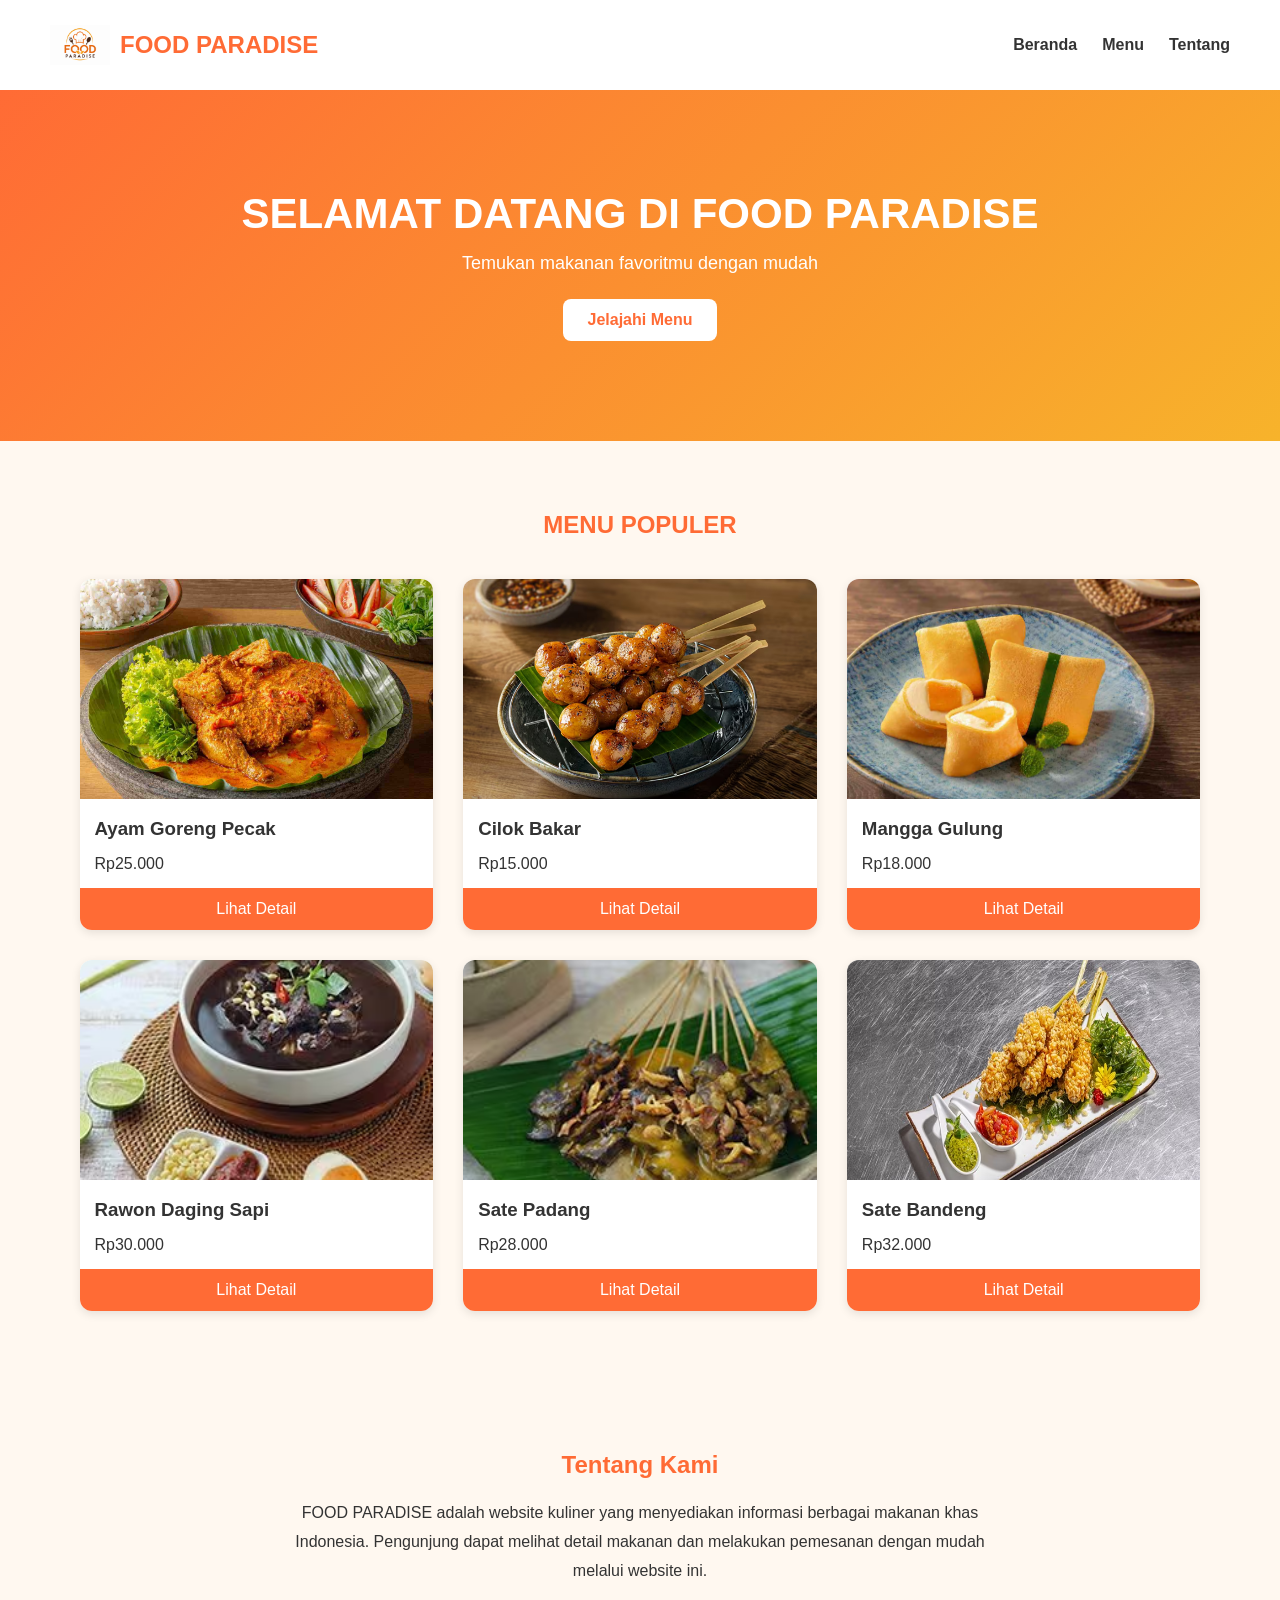
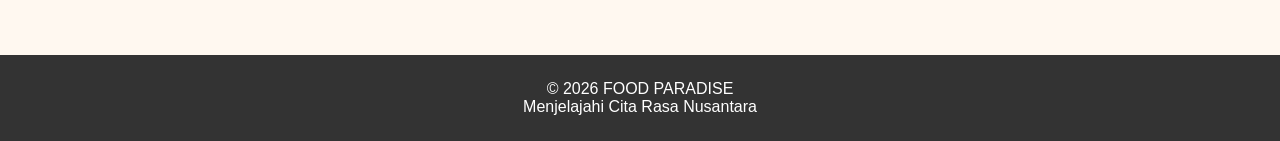
==== index.html @ 91fced91 "Initial Commit" ====
<!DOCTYPE html>
<html lang="id">

<head>
    <!-- Pengaturan karakter dan tampilan responsif -->
    <meta charset="UTF-8">
    <meta name="viewport" content="width=device-width, initial-scale=1.0">

    <!-- Judul website -->
    <title>FOOD PARADISE</title>

    <!-- File CSS utama -->
    <link rel="stylesheet" href="css/style.css">
    
</head>

<body>

    <!-- ==================================================
         NAVBAR
         Berisi logo dan menu navigasi utama website
    =================================================== -->
    <header>
        <nav>

            <!-- Logo Website -->
            <div class="logo-container">
                <img src="images/Food-Paradise-logo.png" alt="Food Paradise Logo">
                <h1>FOOD PARADISE</h1>
            </div>

            <!-- Menu Navigasi -->
            <ul>
                <li><a href="#">Beranda</a></li>
                <li><a href="#menu">Menu</a></li>
                <li><a href="#tentang">Tentang</a></li>
            </ul>

        </nav>
    </header>

    <!-- ==================================================
         HERO SECTION
         Bagian pertama yang dilihat pengunjung
    =================================================== -->
    <section class="hero">

        <h2>SELAMAT DATANG DI FOOD PARADISE</h2>

        <p>
            Temukan makanan favoritmu dengan mudah
        </p>

        <!-- Tombol menuju section menu -->
        <a href="#menu" class="btn">
            Jelajahi Menu
        </a>

    </section>

    <!-- ==================================================
         MENU POPULER
         Menampilkan daftar makanan utama
    =================================================== -->
    <section id="menu">

        <!-- Container untuk membatasi lebar konten -->
        <div class="container">

            <h2>MENU POPULER</h2>

            <!-- Grid daftar makanan -->
            <div class="menu-container">

                <!-- =========================
                     Ayam Goreng Pecak
                ========================== -->
                <div class="card">
                    <img src="images/Ayam-Goreng-Pecak.jpg" alt="Ayam Goreng Pecak">
                    <h3>Ayam Goreng Pecak</h3>
                    <p>Rp25.000</p>
                    <a href="detail.html?menu=ayam">Lihat Detail</a>
                </div>

                <!-- =========================
                     Cilok Bakar
                ========================== -->
                <div class="card">
                    <img src="images/Cilok-Bakar.avif" alt="Cilok Bakar">
                    <h3>Cilok Bakar</h3>
                    <p>Rp15.000</p>
                    <a href="detail.html?menu=cilok">Lihat Detail</a>
                </div>

                <!-- =========================
                     Mangga Gulung
                ========================== -->
                <div class="card">
                    <img src="images/Mangga-Gulung.avif" alt="Mangga Gulung">
                    <h3>Mangga Gulung</h3>
                    <p>Rp18.000</p>
                    <a href="detail.html?menu=mangga">Lihat Detail</a>
                </div>

                <!-- =========================
                     Rawon Daging Sapi
                ========================== -->
                <div class="card">
                    <img src="images/Rawon-Daging-Sapi.avif" alt="Rawon Daging Sapi">
                    <h3>Rawon Daging Sapi</h3>
                    <p>Rp30.000</p>
                    <a href="detail.html?menu=rawon">Lihat Detail</a>
                </div>

                <!-- =========================
                     Sate Padang
                ========================== -->
                <div class="card">
                    <img src="images/Sate-Padang.avif" alt="Sate Padang">
                    <h3>Sate Padang</h3>
                    <p>Rp28.000</p>
                    <a href="detail.html?menu=padang">Lihat Detail</a>
                </div>

                <!-- =========================
                     Sate Bandeng
                ========================== -->
                <div class="card">
                    <img src="images/Sate-Bandeng.avif" alt="Sate Bandeng">
                    <h3>Sate Bandeng</h3>
                    <p>Rp32.000</p>
                    <a href="detail.html?menu=bandeng">Lihat Detail</a>
                </div>

            </div>
            <!-- Akhir .menu-container -->

        </div>
        <!-- Akhir .container -->

    </section>

    <!-- ==================================================
         TENTANG KAMI
         Informasi singkat mengenai website
    =================================================== -->
    <section id="tentang">

        <h2>Tentang Kami</h2>

        <p>
            FOOD PARADISE adalah website kuliner yang menyediakan
            informasi berbagai makanan khas Indonesia.
            Pengunjung dapat melihat detail makanan dan melakukan
            pemesanan dengan mudah melalui website ini.
        </p>

    </section>

    <!-- ==================================================
         FOOTER
         Informasi hak cipta website
    =================================================== -->
    <footer>

        <p>&copy; 2026 FOOD PARADISE</p>
        <p>Menjelajahi Cita Rasa Nusantara</p>

    </footer>

    <!-- File JavaScript utama -->
    <script src="js/script.js"></script>

</body>

</html>
---- css/style.css ----
/* Reset */
* {
    margin: 0;
    padding: 0;
    box-sizing: border-box;
}

/* Body */
body {
    font-family: Arial, Helvetica, sans-serif;
    background-color: #FFF8F0;
    color: #333;
}

/* Navbar */
nav {
    background-color: white;
    display: flex;
    justify-content: space-between;
    align-items: center;

    padding: 15px 50px;

    box-shadow: 0 2px 10px rgba(0,0,0,0.1);
}

.logo-container {
    display: flex;
    align-items: center;
    gap: 10px;
}

.logo-container img {
    width: 60px;
    height: 60px;
    object-fit: contain;
}

.logo-container h1 {
    font-size: 24px;
    color: #FF6B35;
}

nav ul {
    list-style: none;
    display: flex;
    gap: 25px;
}

nav a {
    text-decoration: none;
    color: #333;
    font-weight: bold;
}

/* Hero Section */
.hero {
    text-align: center;
    padding: 100px 20px;

    background: linear-gradient(
        135deg,
        #FF6B35,
        #F7B32B
    );

    color: white;
}

.hero h2 {
    font-size: 42px;
    margin-bottom: 15px;
}

.hero p {
    font-size: 18px;
    margin-bottom: 25px;
}

.btn {
    display: inline-block;

    background-color: white;
    color: #FF6B35;

    text-decoration: none;

    padding: 12px 25px;

    border-radius: 8px;

    font-weight: bold;
}

/* Section Menu */
#menu {
    padding: 70px 50px;
}

/* Container utama untuk mengatur lebar konten
   agar tidak terlalu melebar pada layar besar
   menggunakan 95% lebar layar saja, maks 1700px
   walaupun layar lebih dari itu, sedangkan auto
   untuk memusatkan konten secara horizontal*/
.container {
    width: 95%;
    max-width: 1700px;
    margin: auto;
}

#menu h2 {
    text-align: center;
    margin-bottom: 40px;

    color: #FF6B35;
}

/* Grid Card */
.menu-container {
    display: grid;

    grid-template-columns: repeat(auto-fit, minmax(350px, 1fr));

    gap: 30px;
}

/* Card */
.card {
    background-color: white;

    border-radius: 12px;

    overflow: hidden;

    box-shadow: 0 3px 10px rgba(0,0,0,0.1);

    transition: 0.3s;
}

.card:hover {
    transform: translateY(-5px);
}

.card img {
    width: 100%;
    height: 220px;

    object-fit: cover;
}

.card h3 {
    margin: 15px;
}

.card p {
    margin: 0 15px 15px;
}

.card a {
    display: block;

    text-align: center;

    background-color: #FF6B35;

    color: white;

    text-decoration: none;

    padding: 12px;
}

/* Tentang */
#tentang {
    padding: 70px 50px;

    text-align: center;
}

#tentang h2 {
    color: #FF6B35;

    margin-bottom: 20px;
}

#tentang p {
    max-width: 700px;

    margin: auto;

    line-height: 1.8;
}

/* Footer */
footer {
    background-color: #333;

    color: white;

    text-align: center;

    padding: 25px;
}
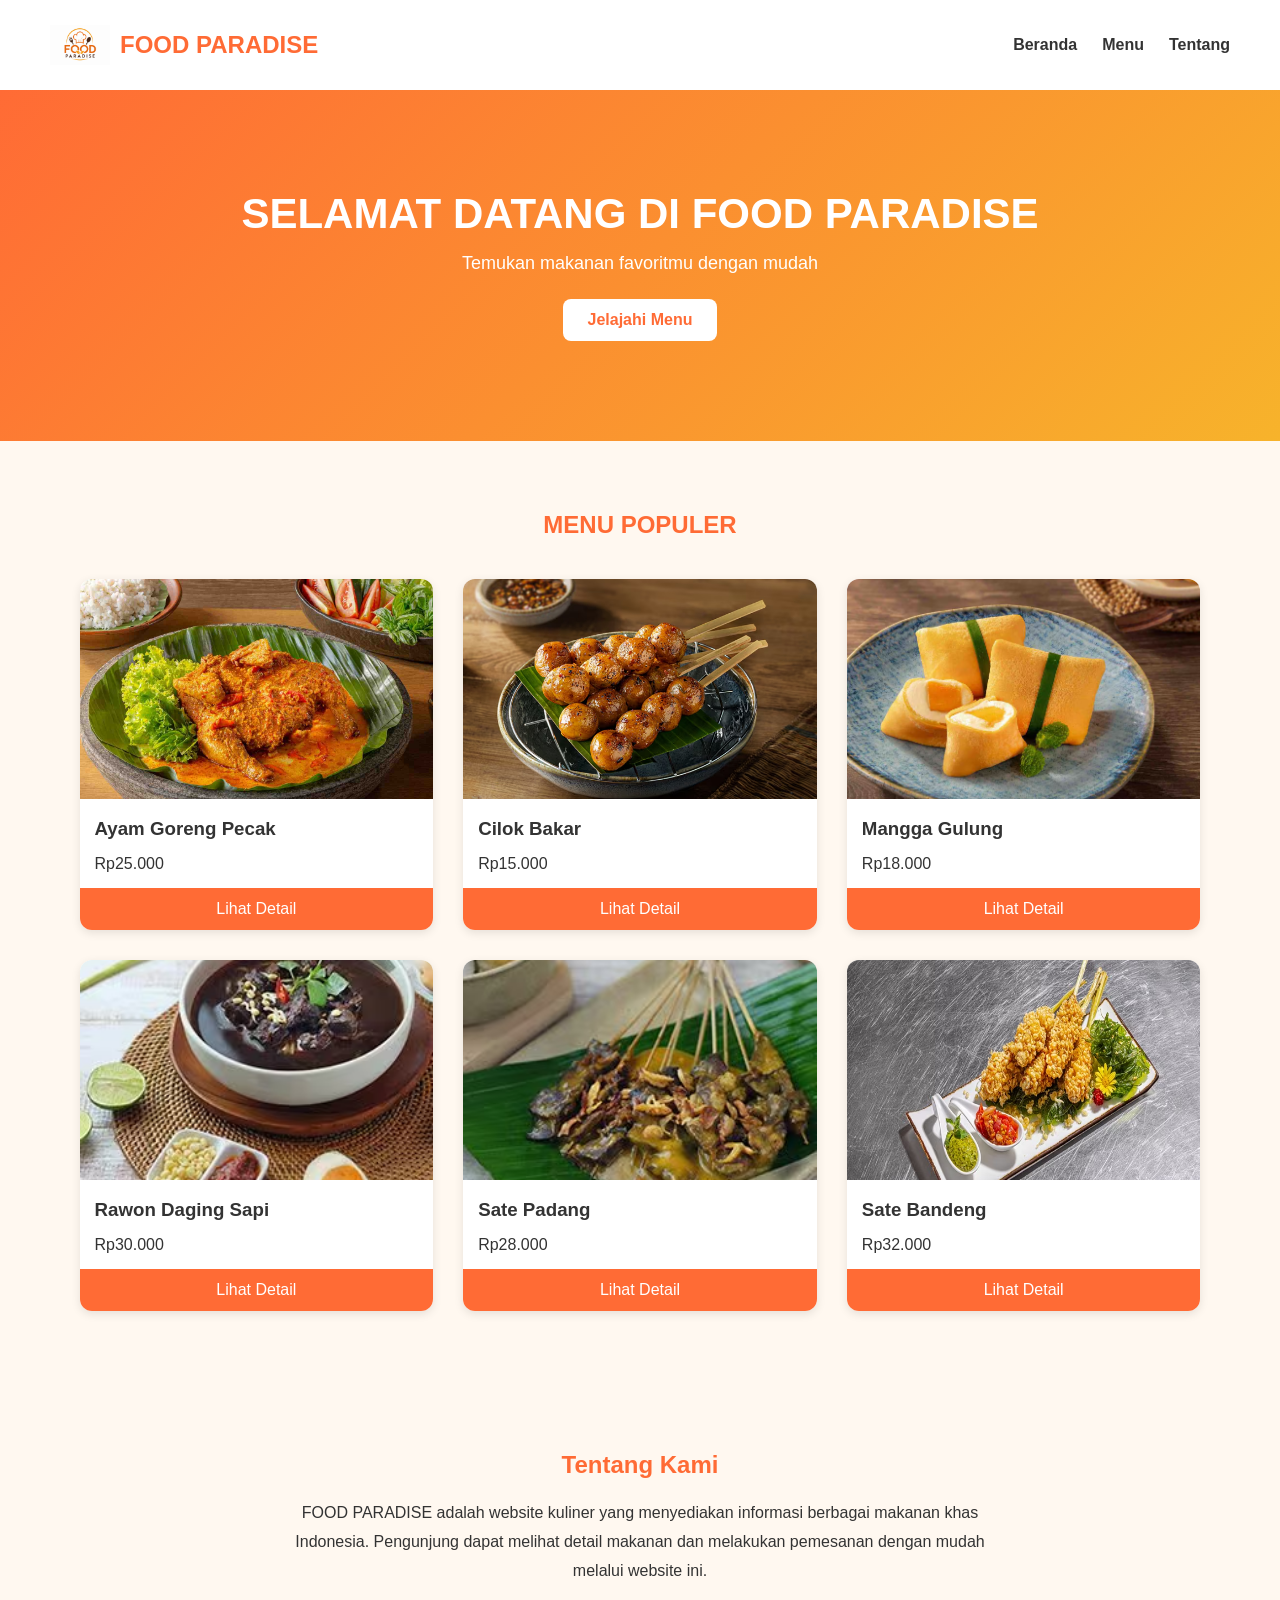
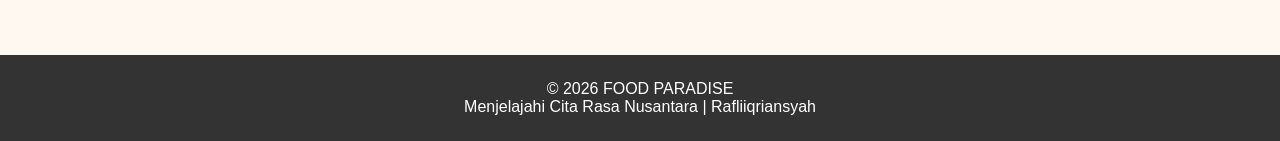
==== commit a7359b0e: "..." ====
--- a/index.html
+++ b/index.html
@@ -164,7 +164,7 @@
     <footer>
 
         <p>&copy; 2026 FOOD PARADISE</p>
-        <p>Menjelajahi Cita Rasa Nusantara</p>
+        <p>Menjelajahi Cita Rasa Nusantara | Rafliiqriansyah</p>
 
     </footer>
 
